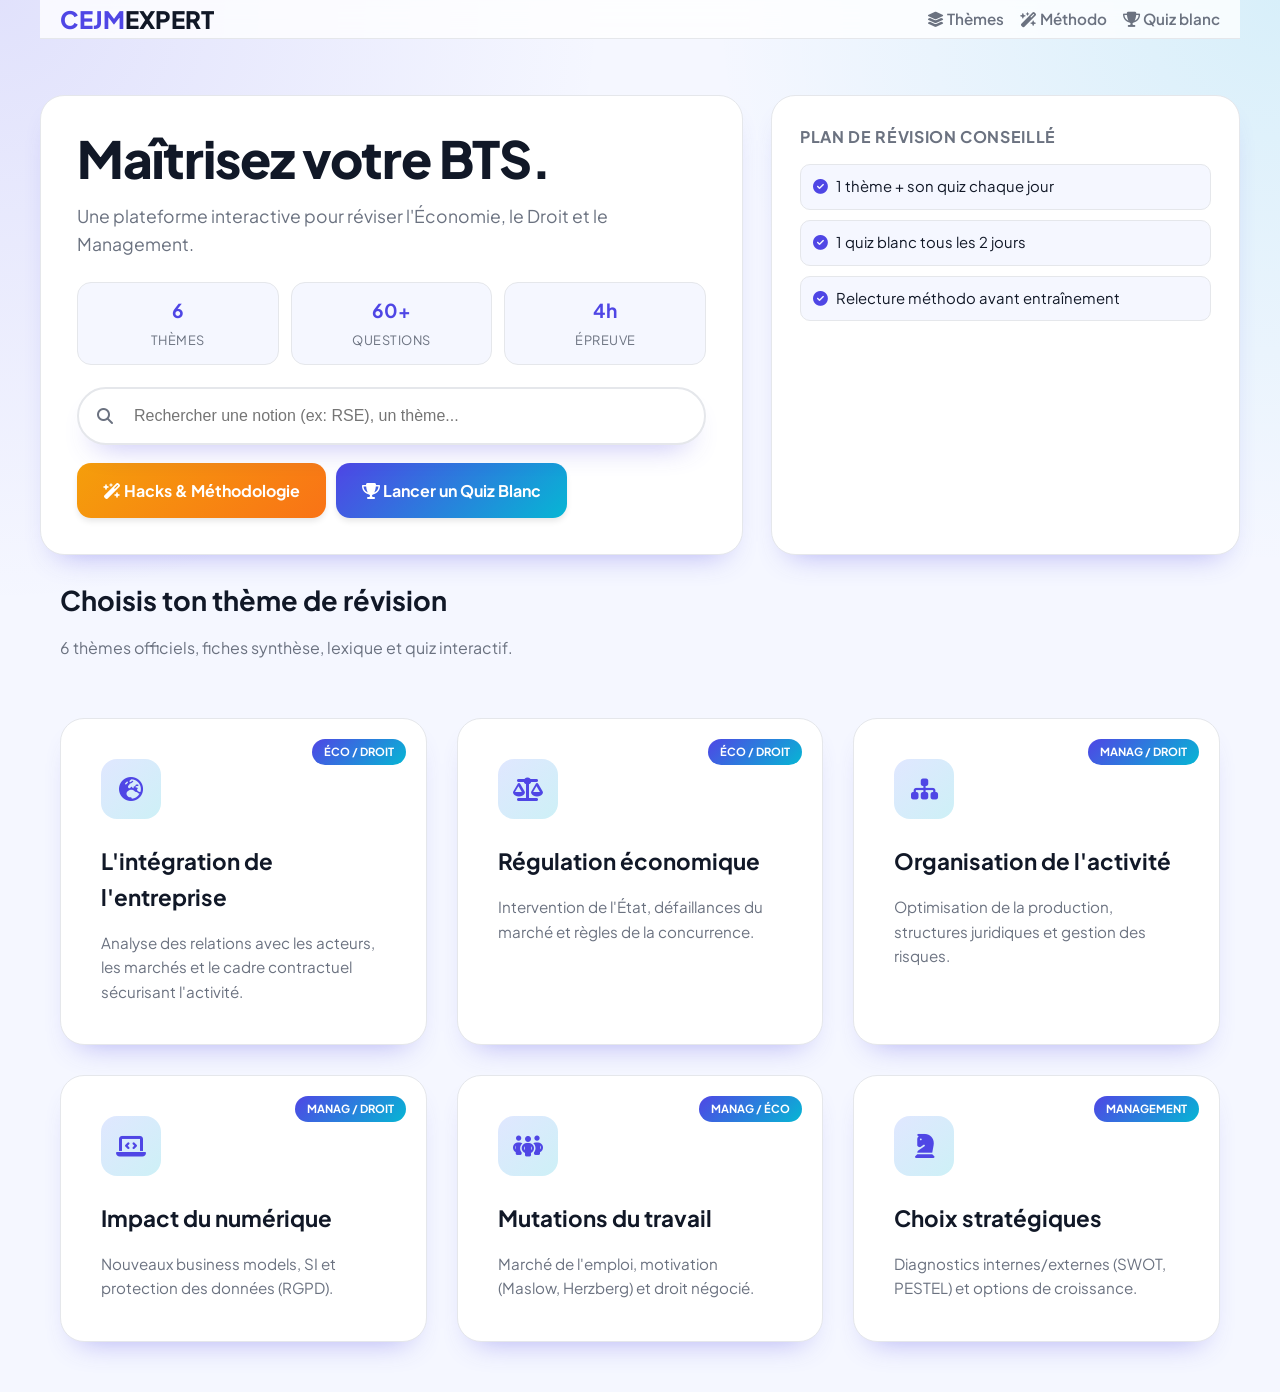
==== index.html @ b2ed7462 "Add files via upload" ====
<!DOCTYPE html>
<html lang="fr">
<head>
    <meta charset="UTF-8">
    <meta name="viewport" content="width=device-width, initial-scale=1.0">
    <title>CEJM Expert - Révisions BTS</title>
    <link href="https://fonts.googleapis.com/css2?family=Plus+Jakarta+Sans:wght@400;600;800&display=swap" rel="stylesheet">
    <link rel="stylesheet" href="https://cdnjs.cloudflare.com/ajax/libs/font-awesome/6.4.0/css/all.min.css">
    <style>
        :root { --primary: #4f46e5; --secondary: #06b6d4; --primary-soft: #e0e7ff; --bg: #f5f7ff; --surface: #ffffff; --text: #111827; --text-light: #6b7280; --border: #e5e7eb; --card-shadow: 0 16px 30px -18px rgba(79,70,229,0.45); }
        @media (prefers-color-scheme: dark) { :root { --bg: #0b1120; --surface: #111827; --text: #f9fafb; --text-light: #9ca3af; --border: #1f2937; --primary-soft:#1e1b4b; --card-shadow: 0 16px 30px -18px rgba(6,182,212,0.38);} }
        * { margin: 0; padding: 0; box-sizing: border-box; }
        body { font-family: 'Plus Jakarta Sans', sans-serif; background: radial-gradient(circle at 0% 0%, rgba(79,70,229,0.12), transparent 32%), radial-gradient(circle at 100% 0%, rgba(6,182,212,0.12), transparent 30%), var(--bg); color: var(--text); transition: all 0.3s ease; line-height: 1.6; }
        .container { max-width: 1200px; margin: 0 auto; padding: 0 20px; }
        nav { padding: 16px 0; border-bottom: 1px solid var(--border); display: flex; justify-content: space-between; align-items: center; gap: 20px; position: sticky; top: 0; background: rgba(255,255,255,0.78); backdrop-filter: blur(12px); z-index: 100; }
        .logo { font-weight: 800; font-size: 1.5rem; color: var(--primary); }
        .nav-links { display: flex; gap: 16px; align-items: center; }
        .nav-links a { text-decoration: none; color: var(--text-light); font-weight: 600; font-size: 0.95rem; }
        .nav-links a:hover, .nav-links a:focus-visible { color: var(--primary); }
        .hero { padding: 56px 0 24px; }
        .hero-layout { display: grid; grid-template-columns: 1.2fr 0.8fr; gap: 28px; align-items: stretch; }
        .hero-main, .hero-panel { background: var(--surface); border: 1px solid var(--border); border-radius: 24px; box-shadow: var(--card-shadow); }
        .hero-main { padding: 36px; }
        .hero-panel { padding: 28px; display: grid; gap: 14px; align-content: start; }
        .hero h1 { font-size: 3.2rem; font-weight: 800; margin-bottom: 16px; letter-spacing: -1px; line-height: 1.05; }
        .hero p { font-size: 1.1rem; color: var(--text-light); max-width: 700px; margin: 0 0 24px; }
        .hero-kpis { display: grid; grid-template-columns: repeat(3, minmax(0, 1fr)); gap: 12px; margin-bottom: 22px; }
        .kpi { background: var(--bg); border: 1px solid var(--border); border-radius: 14px; padding: 12px; text-align: center; }
        .kpi strong { font-size: 1.2rem; display: block; color: var(--primary); }
        .kpi span { font-size: 0.8rem; color: var(--text-light); text-transform: uppercase; letter-spacing: 0.04em; }
        .search-container { max-width: 100%; margin: 0; position: relative; margin-bottom: 18px; }
        .search-container input { width: 100%; padding: 18px 25px 18px 55px; border-radius: 999px; border: 2px solid var(--border); background: var(--surface); color: var(--text); font-size: 1rem; outline: none; transition: border-color 0.3s; box-shadow: var(--card-shadow); }
        .search-container input:focus { border-color: var(--primary); }
        .search-container i { position: absolute; left: 20px; top: 50%; transform: translateY(-50%); color: var(--text-light); }
        .btn-group { display: flex; flex-wrap: wrap; gap: 10px; }
        .btn-action { display: inline-block; padding: 15px 26px; border-radius: 14px; text-decoration: none; font-weight: 700; font-size: 1rem; transition: 0.2s; box-shadow: 0 4px 6px -1px rgba(0,0,0,0.1); }
        .btn-methode { background: linear-gradient(135deg, #f59e0b, #f97316); color: white; }
        .btn-quiz { background: linear-gradient(135deg, var(--primary), var(--secondary)); color: white; }
        .btn-action:hover { transform: translateY(-3px); box-shadow: 0 10px 15px -3px rgba(0,0,0,0.15); }
        .themes-grid { display: grid; grid-template-columns: repeat(auto-fit, minmax(350px, 1fr)); gap: 30px; padding: 50px 0; }
        .theme-card { background: var(--surface); border: 1px solid var(--border); border-radius: 24px; padding: 40px; text-decoration: none; color: inherit; transition: all 0.3s; display: flex; flex-direction: column; position: relative; overflow: hidden; box-shadow: var(--card-shadow); }
        .theme-card:hover { transform: translateY(-10px); box-shadow: 0 26px 40px -25px rgba(79,70,229,0.5); border-color: var(--primary); }
        .theme-card .icon-box { width: 60px; height: 60px; background: linear-gradient(135deg, var(--primary-soft), rgba(6,182,212,0.2)); color: var(--primary); border-radius: 16px; display: flex; align-items: center; justify-content: center; font-size: 1.5rem; margin-bottom: 25px; }
        .theme-card h3 { font-size: 1.4rem; margin-bottom: 15px; font-weight: 700; }
        .theme-card p { color: var(--text-light); font-size: 0.95rem; }
        .theme-card .badge { position: absolute; top: 20px; right: 20px; font-size: 0.7rem; font-weight: 700; text-transform: uppercase; padding: 4px 12px; background: linear-gradient(135deg, var(--primary), var(--secondary)); color: white; border-radius: 20px; }
        .hero-panel h3 { font-size: 1rem; color: var(--text-light); text-transform: uppercase; letter-spacing: 0.04em; }
        .hero-panel ul { list-style: none; display: grid; gap: 10px; }
        .hero-panel li { padding: 10px 12px; border: 1px solid var(--border); border-radius: 10px; background: var(--bg); font-size: 0.93rem; }
        .hero-panel li i { color: var(--primary); margin-right: 8px; }
        a:focus-visible, button:focus-visible, input:focus-visible { outline: 3px solid color-mix(in srgb, var(--primary) 65%, white); outline-offset: 2px; border-radius: 8px; }
        @media (max-width: 768px) {
            nav { flex-wrap: wrap; justify-content: center; }
            .nav-links { width: 100%; justify-content: center; flex-wrap: wrap; gap: 12px; }
            .hero { padding-top: 28px; }
            .hero-layout { grid-template-columns: 1fr; }
            .hero-main { padding: 22px; }
            .hero h1 { font-size: 2.2rem; }
            .hero-kpis { grid-template-columns: 1fr; }
            .themes-grid { grid-template-columns: 1fr; }
        }
        @media (max-width: 480px) {
            .container { padding: 0 14px; }
            .btn-action { width: 100%; text-align: center; }
            .theme-card { padding: 26px 22px; }
        }
    </style>
</head>
<body>
    <nav class="container" aria-label="Navigation principale">
        <div class="logo">CEJM<span style="color:var(--text)">EXPERT</span></div>
        <div class="nav-links">
            <a href="#themesGrid"><i class="fa-solid fa-layer-group"></i> Thèmes</a>
            <a href="methodologie.html"><i class="fa-solid fa-wand-magic-sparkles"></i> Méthodo</a>
            <a href="quiz-blanc.html"><i class="fa-solid fa-trophy"></i> Quiz blanc</a>
        </div>
    </nav>

    <header class="hero container">
        <div class="hero-layout">
            <div class="hero-main">
                <h1>Maîtrisez votre BTS.</h1>
                <p>Une plateforme interactive pour réviser l'Économie, le Droit et le Management.</p>
                <div class="hero-kpis">
                    <div class="kpi"><strong>6</strong><span>Thèmes</span></div>
                    <div class="kpi"><strong>60+</strong><span>Questions</span></div>
                    <div class="kpi"><strong>4h</strong><span>Épreuve</span></div>
                </div>
                <div class="search-container">
                    <i class="fa-solid fa-magnifying-glass"></i>
                    <input type="text" id="searchInput" placeholder="Rechercher une notion (ex: RSE), un thème...">
                </div>
                <div class="btn-group">
                    <a href="methodologie.html" class="btn-action btn-methode"><i class="fa-solid fa-wand-magic-sparkles"></i> Hacks & Méthodologie</a>
                    <a href="quiz-blanc.html" class="btn-action btn-quiz"><i class="fa-solid fa-trophy"></i> Lancer un Quiz Blanc</a>
                </div>
            </div>
            <aside class="hero-panel">
                <h3>Plan de révision conseillé</h3>
                <ul>
                    <li><i class="fa-solid fa-circle-check"></i>1 thème + son quiz chaque jour</li>
                    <li><i class="fa-solid fa-circle-check"></i>1 quiz blanc tous les 2 jours</li>
                    <li><i class="fa-solid fa-circle-check"></i>Relecture méthodo avant entraînement</li>
                </ul>
            </aside>
        </div>
    </header>

    <main class="container">
        <h2 style="font-size: 1.7rem; margin-bottom: 12px;">Choisis ton thème de révision</h2>
        <p style="color: var(--text-light); margin-bottom: 8px;">6 thèmes officiels, fiches synthèse, lexique et quiz interactif.</p>
        <div class="themes-grid" id="themesGrid">
            <a href="theme1.html" class="theme-card">
                <span class="badge">Éco / Droit</span>
                <div class="icon-box"><i class="fa-solid fa-earth-europe"></i></div>
                <h3>L'intégration de l'entreprise</h3>
                <p>Analyse des relations avec les acteurs, les marchés et le cadre contractuel sécurisant l'activité.</p>
            </a>
            <a href="theme2.html" class="theme-card">
                <span class="badge">Éco / Droit</span>
                <div class="icon-box"><i class="fa-solid fa-scale-balanced"></i></div>
                <h3>Régulation économique</h3>
                <p>Intervention de l'État, défaillances du marché et règles de la concurrence.</p>
            </a>
            <a href="theme3.html" class="theme-card">
                <span class="badge">Manag / Droit</span>
                <div class="icon-box"><i class="fa-solid fa-sitemap"></i></div>
                <h3>Organisation de l'activité</h3>
                <p>Optimisation de la production, structures juridiques et gestion des risques.</p>
            </a>
            <a href="theme4.html" class="theme-card">
                <span class="badge">Manag / Droit</span>
                <div class="icon-box"><i class="fa-solid fa-laptop-code"></i></div>
                <h3>Impact du numérique</h3>
                <p>Nouveaux business models, SI et protection des données (RGPD).</p>
            </a>
            <a href="theme5.html" class="theme-card">
                <span class="badge">Manag / Éco</span>
                <div class="icon-box"><i class="fa-solid fa-people-group"></i></div>
                <h3>Mutations du travail</h3>
                <p>Marché de l'emploi, motivation (Maslow, Herzberg) et droit négocié.</p>
            </a>
            <a href="theme6.html" class="theme-card">
                <span class="badge">Management</span>
                <div class="icon-box"><i class="fa-solid fa-chess-knight"></i></div>
                <h3>Choix stratégiques</h3>
                <p>Diagnostics internes/externes (SWOT, PESTEL) et options de croissance.</p>
            </a>
        </div>
    </main>

    <script>
        // SCRIPT DE RECHERCHE FONCTIONNELLE
        document.getElementById('searchInput').addEventListener('input', function(e) {
            const searchTerm = e.target.value.toLowerCase();
            const cards = document.querySelectorAll('.theme-card');
            
            cards.forEach(card => {
                const text = card.innerText.toLowerCase();
                // Si le texte de la carte contient ce qu'on tape, on l'affiche, sinon on la cache
                if(text.includes(searchTerm)) {
                    card.style.display = 'flex';
                } else {
                    card.style.display = 'none';
                }
            });
        });
    </script>
</body>
</html>
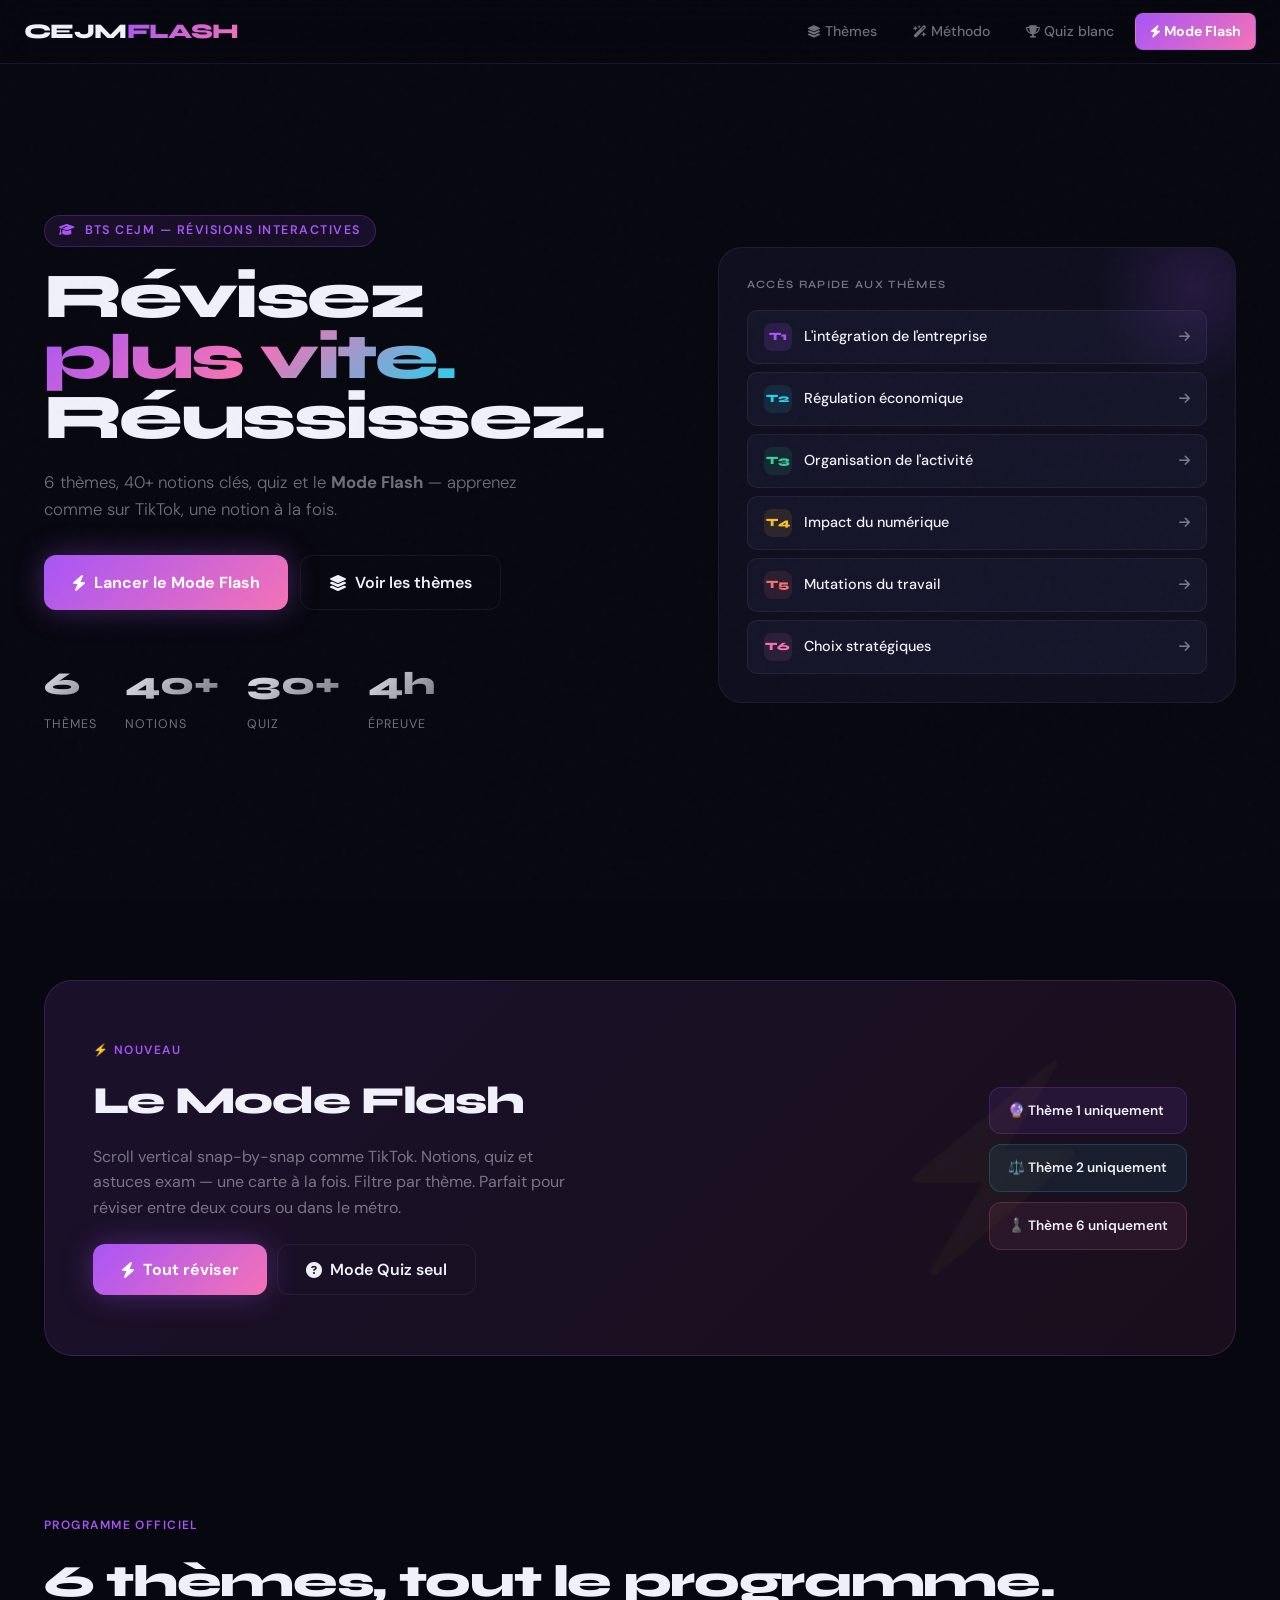
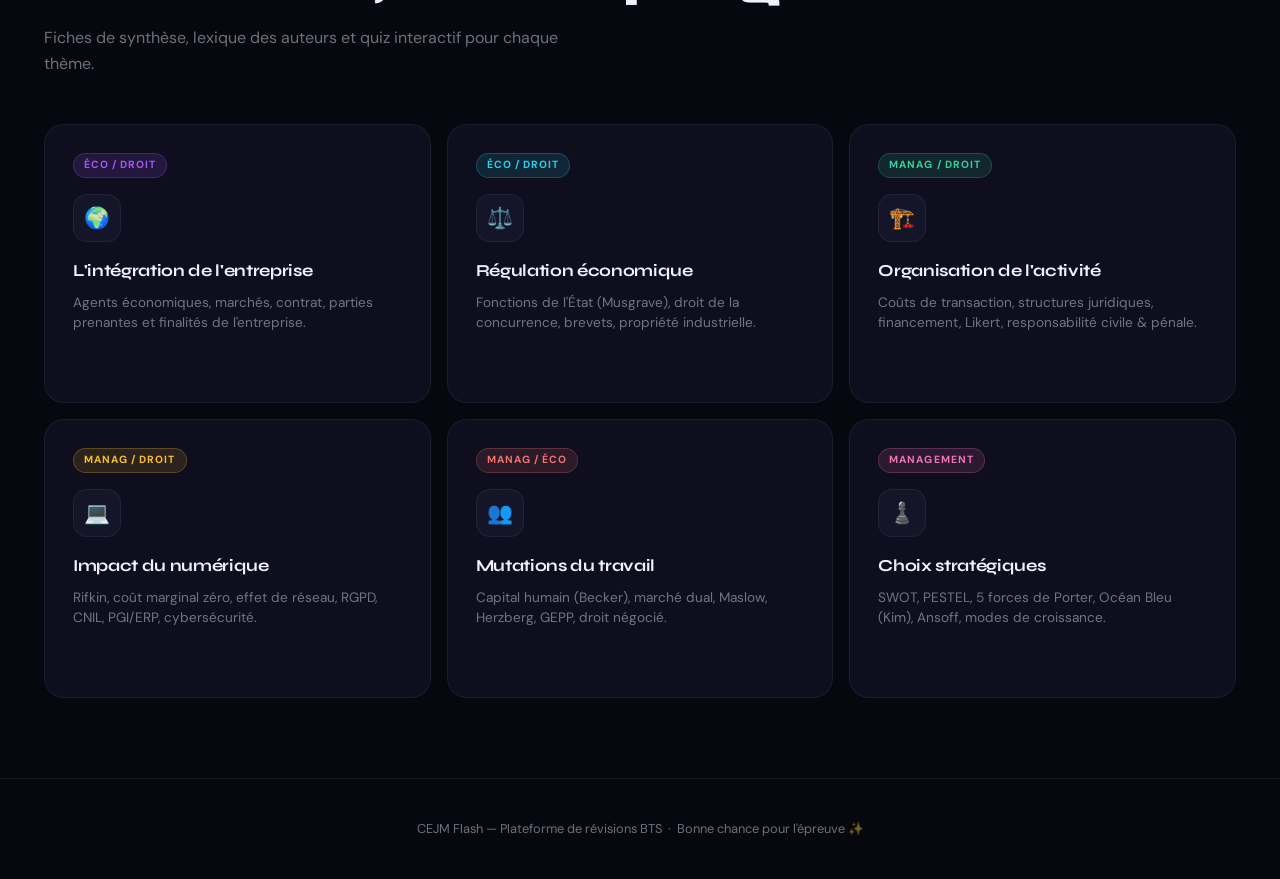
==== commit 5c091850: "Update print statement from 'Hello' to 'Goodbye'" ====
--- a/index.html
+++ b/index.html
@@ -1,170 +1,1114 @@
 <!DOCTYPE html>
 <html lang="fr">
 <head>
-    <meta charset="UTF-8">
-    <meta name="viewport" content="width=device-width, initial-scale=1.0">
-    <title>CEJM Expert - Révisions BTS</title>
-    <link href="https://fonts.googleapis.com/css2?family=Plus+Jakarta+Sans:wght@400;600;800&display=swap" rel="stylesheet">
-    <link rel="stylesheet" href="https://cdnjs.cloudflare.com/ajax/libs/font-awesome/6.4.0/css/all.min.css">
-    <style>
-        :root { --primary: #4f46e5; --secondary: #06b6d4; --primary-soft: #e0e7ff; --bg: #f5f7ff; --surface: #ffffff; --text: #111827; --text-light: #6b7280; --border: #e5e7eb; --card-shadow: 0 16px 30px -18px rgba(79,70,229,0.45); }
-        @media (prefers-color-scheme: dark) { :root { --bg: #0b1120; --surface: #111827; --text: #f9fafb; --text-light: #9ca3af; --border: #1f2937; --primary-soft:#1e1b4b; --card-shadow: 0 16px 30px -18px rgba(6,182,212,0.38);} }
-        * { margin: 0; padding: 0; box-sizing: border-box; }
-        body { font-family: 'Plus Jakarta Sans', sans-serif; background: radial-gradient(circle at 0% 0%, rgba(79,70,229,0.12), transparent 32%), radial-gradient(circle at 100% 0%, rgba(6,182,212,0.12), transparent 30%), var(--bg); color: var(--text); transition: all 0.3s ease; line-height: 1.6; }
-        .container { max-width: 1200px; margin: 0 auto; padding: 0 20px; }
-        nav { padding: 16px 0; border-bottom: 1px solid var(--border); display: flex; justify-content: space-between; align-items: center; gap: 20px; position: sticky; top: 0; background: rgba(255,255,255,0.78); backdrop-filter: blur(12px); z-index: 100; }
-        .logo { font-weight: 800; font-size: 1.5rem; color: var(--primary); }
-        .nav-links { display: flex; gap: 16px; align-items: center; }
-        .nav-links a { text-decoration: none; color: var(--text-light); font-weight: 600; font-size: 0.95rem; }
-        .nav-links a:hover, .nav-links a:focus-visible { color: var(--primary); }
-        .hero { padding: 56px 0 24px; }
-        .hero-layout { display: grid; grid-template-columns: 1.2fr 0.8fr; gap: 28px; align-items: stretch; }
-        .hero-main, .hero-panel { background: var(--surface); border: 1px solid var(--border); border-radius: 24px; box-shadow: var(--card-shadow); }
-        .hero-main { padding: 36px; }
-        .hero-panel { padding: 28px; display: grid; gap: 14px; align-content: start; }
-        .hero h1 { font-size: 3.2rem; font-weight: 800; margin-bottom: 16px; letter-spacing: -1px; line-height: 1.05; }
-        .hero p { font-size: 1.1rem; color: var(--text-light); max-width: 700px; margin: 0 0 24px; }
-        .hero-kpis { display: grid; grid-template-columns: repeat(3, minmax(0, 1fr)); gap: 12px; margin-bottom: 22px; }
-        .kpi { background: var(--bg); border: 1px solid var(--border); border-radius: 14px; padding: 12px; text-align: center; }
-        .kpi strong { font-size: 1.2rem; display: block; color: var(--primary); }
-        .kpi span { font-size: 0.8rem; color: var(--text-light); text-transform: uppercase; letter-spacing: 0.04em; }
-        .search-container { max-width: 100%; margin: 0; position: relative; margin-bottom: 18px; }
-        .search-container input { width: 100%; padding: 18px 25px 18px 55px; border-radius: 999px; border: 2px solid var(--border); background: var(--surface); color: var(--text); font-size: 1rem; outline: none; transition: border-color 0.3s; box-shadow: var(--card-shadow); }
-        .search-container input:focus { border-color: var(--primary); }
-        .search-container i { position: absolute; left: 20px; top: 50%; transform: translateY(-50%); color: var(--text-light); }
-        .btn-group { display: flex; flex-wrap: wrap; gap: 10px; }
-        .btn-action { display: inline-block; padding: 15px 26px; border-radius: 14px; text-decoration: none; font-weight: 700; font-size: 1rem; transition: 0.2s; box-shadow: 0 4px 6px -1px rgba(0,0,0,0.1); }
-        .btn-methode { background: linear-gradient(135deg, #f59e0b, #f97316); color: white; }
-        .btn-quiz { background: linear-gradient(135deg, var(--primary), var(--secondary)); color: white; }
-        .btn-action:hover { transform: translateY(-3px); box-shadow: 0 10px 15px -3px rgba(0,0,0,0.15); }
-        .themes-grid { display: grid; grid-template-columns: repeat(auto-fit, minmax(350px, 1fr)); gap: 30px; padding: 50px 0; }
-        .theme-card { background: var(--surface); border: 1px solid var(--border); border-radius: 24px; padding: 40px; text-decoration: none; color: inherit; transition: all 0.3s; display: flex; flex-direction: column; position: relative; overflow: hidden; box-shadow: var(--card-shadow); }
-        .theme-card:hover { transform: translateY(-10px); box-shadow: 0 26px 40px -25px rgba(79,70,229,0.5); border-color: var(--primary); }
-        .theme-card .icon-box { width: 60px; height: 60px; background: linear-gradient(135deg, var(--primary-soft), rgba(6,182,212,0.2)); color: var(--primary); border-radius: 16px; display: flex; align-items: center; justify-content: center; font-size: 1.5rem; margin-bottom: 25px; }
-        .theme-card h3 { font-size: 1.4rem; margin-bottom: 15px; font-weight: 700; }
-        .theme-card p { color: var(--text-light); font-size: 0.95rem; }
-        .theme-card .badge { position: absolute; top: 20px; right: 20px; font-size: 0.7rem; font-weight: 700; text-transform: uppercase; padding: 4px 12px; background: linear-gradient(135deg, var(--primary), var(--secondary)); color: white; border-radius: 20px; }
-        .hero-panel h3 { font-size: 1rem; color: var(--text-light); text-transform: uppercase; letter-spacing: 0.04em; }
-        .hero-panel ul { list-style: none; display: grid; gap: 10px; }
-        .hero-panel li { padding: 10px 12px; border: 1px solid var(--border); border-radius: 10px; background: var(--bg); font-size: 0.93rem; }
-        .hero-panel li i { color: var(--primary); margin-right: 8px; }
-        a:focus-visible, button:focus-visible, input:focus-visible { outline: 3px solid color-mix(in srgb, var(--primary) 65%, white); outline-offset: 2px; border-radius: 8px; }
-        @media (max-width: 768px) {
-            nav { flex-wrap: wrap; justify-content: center; }
-            .nav-links { width: 100%; justify-content: center; flex-wrap: wrap; gap: 12px; }
-            .hero { padding-top: 28px; }
-            .hero-layout { grid-template-columns: 1fr; }
-            .hero-main { padding: 22px; }
-            .hero h1 { font-size: 2.2rem; }
-            .hero-kpis { grid-template-columns: 1fr; }
-            .themes-grid { grid-template-columns: 1fr; }
-        }
-        @media (max-width: 480px) {
-            .container { padding: 0 14px; }
-            .btn-action { width: 100%; text-align: center; }
-            .theme-card { padding: 26px 22px; }
-        }
-    </style>
+<meta charset="UTF-8">
+<meta name="viewport" content="width=device-width, initial-scale=1.0">
+<title>CEJM FLASH — Révisions BTS</title>
+<link href="https://fonts.googleapis.com/css2?family=Syne:wght@400;600;700;800&family=DM+Sans:ital,wght@0,300;0,400;0,500;1,400&display=swap" rel="stylesheet">
+<link rel="stylesheet" href="https://cdnjs.cloudflare.com/ajax/libs/font-awesome/6.4.0/css/all.min.css">
+<style>
+:root {
+  --bg: #07070f;
+  --surface: #0e0e1e;
+  --surface2: #15152a;
+  --surface3: #1c1c35;
+  --border: rgba(168,85,247,0.15);
+  --border2: rgba(255,255,255,0.06);
+  --primary: #a855f7;
+  --primary-glow: rgba(168,85,247,0.3);
+  --pink: #f472b6;
+  --cyan: #22d3ee;
+  --yellow: #fbbf24;
+  --green: #34d399;
+  --red: #f87171;
+  --text: #f0f0fa;
+  --muted: rgba(240,240,250,0.45);
+  --font-display: 'Syne', sans-serif;
+  --font-body: 'DM Sans', sans-serif;
+}
+
+*, *::before, *::after { margin: 0; padding: 0; box-sizing: border-box; }
+
+body {
+  font-family: var(--font-body);
+  background: var(--bg);
+  color: var(--text);
+  line-height: 1.6;
+  overflow-x: hidden;
+}
+
+/* GRAIN OVERLAY */
+body::before {
+  content: '';
+  position: fixed;
+  inset: 0;
+  background-image: url("data:image/svg+xml,%3Csvg viewBox='0 0 200 200' xmlns='http://www.w3.org/2000/svg'%3E%3Cfilter id='n'%3E%3CfeTurbulence type='fractalNoise' baseFrequency='0.85' numOctaves='4' stitchTiles='stitch'/%3E%3C/filter%3E%3Crect width='100%25' height='100%25' filter='url(%23n)' opacity='0.04'/%3E%3C/svg%3E");
+  pointer-events: none;
+  z-index: 1000;
+  opacity: 0.5;
+}
+
+.container { max-width: 1240px; margin: 0 auto; padding: 0 24px; }
+
+/* ─── NAV ─── */
+nav {
+  position: fixed; top: 0; left: 0; right: 0; z-index: 500;
+  padding: 0 24px;
+  height: 64px;
+  display: flex; align-items: center; justify-content: space-between;
+  background: rgba(7,7,15,0.85);
+  backdrop-filter: blur(20px);
+  border-bottom: 1px solid var(--border);
+}
+
+.nav-logo {
+  font-family: var(--font-display);
+  font-weight: 800;
+  font-size: 1.3rem;
+  letter-spacing: -0.03em;
+  color: var(--text);
+}
+
+.nav-logo span {
+  color: var(--primary);
+  display: inline-block;
+  background: linear-gradient(135deg, var(--primary), var(--pink));
+  -webkit-background-clip: text;
+  -webkit-text-fill-color: transparent;
+}
+
+.nav-links {
+  display: flex; gap: 6px; align-items: center;
+}
+
+.nav-links a {
+  text-decoration: none; color: var(--muted);
+  font-size: 0.88rem; font-weight: 500;
+  padding: 6px 14px; border-radius: 8px;
+  transition: all 0.2s;
+  border: 1px solid transparent;
+}
+.nav-links a:hover { color: var(--text); border-color: var(--border2); }
+.nav-links .nav-feed-btn {
+  background: linear-gradient(135deg, var(--primary), var(--pink));
+  color: white !important;
+  font-weight: 700;
+  border-color: transparent !important;
+  cursor: pointer;
+}
+
+/* ─── HERO ─── */
+.hero {
+  padding: 110px 24px 60px;
+  max-width: 1240px;
+  margin: 0 auto;
+  display: grid;
+  grid-template-columns: 1.1fr 0.9fr;
+  gap: 40px;
+  align-items: center;
+  min-height: 100vh;
+}
+
+.hero-eyebrow {
+  display: inline-flex; align-items: center; gap: 8px;
+  font-size: 0.78rem; font-weight: 600; letter-spacing: 0.12em;
+  text-transform: uppercase; color: var(--primary);
+  background: rgba(168,85,247,0.1);
+  border: 1px solid rgba(168,85,247,0.25);
+  padding: 5px 14px; border-radius: 999px;
+  margin-bottom: 20px;
+}
+
+.hero h1 {
+  font-family: var(--font-display);
+  font-size: clamp(3rem, 5vw, 5.5rem);
+  font-weight: 800;
+  line-height: 0.95;
+  letter-spacing: -0.04em;
+  margin-bottom: 20px;
+}
+
+.hero h1 .line-gradient {
+  background: linear-gradient(135deg, var(--primary) 0%, var(--pink) 50%, var(--cyan) 100%);
+  -webkit-background-clip: text;
+  -webkit-text-fill-color: transparent;
+}
+
+.hero-sub {
+  color: var(--muted);
+  font-size: 1.05rem;
+  max-width: 480px;
+  margin-bottom: 32px;
+  font-weight: 300;
+}
+
+.hero-actions { display: flex; gap: 12px; flex-wrap: wrap; margin-bottom: 48px; }
+
+.btn-primary {
+  display: inline-flex; align-items: center; gap: 8px;
+  padding: 14px 28px; border-radius: 12px;
+  background: linear-gradient(135deg, var(--primary), var(--pink));
+  color: white; font-weight: 700; font-size: 1rem;
+  text-decoration: none; cursor: pointer; border: none;
+  font-family: var(--font-body);
+  transition: all 0.25s;
+  box-shadow: 0 0 30px rgba(168,85,247,0.35);
+}
+.btn-primary:hover { transform: translateY(-3px); box-shadow: 0 0 50px rgba(168,85,247,0.55); }
+
+.btn-ghost {
+  display: inline-flex; align-items: center; gap: 8px;
+  padding: 14px 28px; border-radius: 12px;
+  background: transparent;
+  color: var(--text); font-weight: 600; font-size: 1rem;
+  text-decoration: none; cursor: pointer;
+  border: 1px solid var(--border2);
+  font-family: var(--font-body);
+  transition: all 0.25s;
+}
+.btn-ghost:hover { border-color: rgba(255,255,255,0.2); background: rgba(255,255,255,0.04); }
+
+.hero-stats {
+  display: flex; gap: 28px;
+}
+.stat strong {
+  display: block;
+  font-family: var(--font-display);
+  font-size: 2rem; font-weight: 800;
+  background: linear-gradient(135deg, var(--text), var(--muted));
+  -webkit-background-clip: text; -webkit-text-fill-color: transparent;
+}
+.stat span { font-size: 0.78rem; color: var(--muted); text-transform: uppercase; letter-spacing: 0.08em; }
+
+/* Hero right panel */
+.hero-panel {
+  background: var(--surface);
+  border: 1px solid var(--border2);
+  border-radius: 24px;
+  padding: 28px;
+  position: relative;
+  overflow: hidden;
+}
+.hero-panel::before {
+  content: '';
+  position: absolute; top: -60px; right: -60px;
+  width: 200px; height: 200px;
+  background: radial-gradient(circle, rgba(168,85,247,0.15), transparent 70%);
+  pointer-events: none;
+}
+
+.panel-title {
+  font-family: var(--font-display);
+  font-size: 0.7rem; font-weight: 600;
+  letter-spacing: 0.12em; text-transform: uppercase;
+  color: var(--muted); margin-bottom: 16px;
+}
+
+.theme-mini-list { list-style: none; display: grid; gap: 8px; }
+.theme-mini-list li {
+  display: flex; align-items: center; gap: 12px;
+  padding: 12px 16px;
+  background: var(--surface2);
+  border: 1px solid var(--border2);
+  border-radius: 10px;
+  text-decoration: none; color: var(--text);
+  font-size: 0.9rem; font-weight: 500;
+  transition: all 0.2s;
+}
+.theme-mini-list li:hover { border-color: var(--primary); background: rgba(168,85,247,0.08); }
+.theme-mini-list li .theme-num {
+  width: 28px; height: 28px; border-radius: 8px;
+  display: flex; align-items: center; justify-content: center;
+  font-size: 0.7rem; font-weight: 800; font-family: var(--font-display);
+  flex-shrink: 0;
+}
+
+/* ─── SECTION HEADINGS ─── */
+.section { padding: 80px 24px; max-width: 1240px; margin: 0 auto; }
+.section-label {
+  font-size: 0.75rem; font-weight: 600; letter-spacing: 0.12em;
+  text-transform: uppercase; color: var(--primary); margin-bottom: 10px;
+}
+.section-h2 {
+  font-family: var(--font-display);
+  font-size: clamp(2rem, 3.5vw, 2.8rem);
+  font-weight: 800; letter-spacing: -0.03em;
+  margin-bottom: 8px;
+}
+.section-sub { color: var(--muted); font-size: 1rem; margin-bottom: 48px; max-width: 560px; }
+
+/* ─── THEMES GRID ─── */
+.themes-grid {
+  display: grid;
+  grid-template-columns: repeat(3, 1fr);
+  gap: 16px;
+}
+
+.theme-card {
+  background: var(--surface);
+  border: 1px solid var(--border2);
+  border-radius: 20px;
+  padding: 28px;
+  text-decoration: none; color: var(--text);
+  display: flex; flex-direction: column;
+  position: relative; overflow: hidden;
+  transition: all 0.3s;
+  cursor: pointer;
+}
+
+.theme-card::after {
+  content: '';
+  position: absolute; inset: 0;
+  background: linear-gradient(135deg, var(--card-color, rgba(168,85,247,0.05)), transparent);
+  opacity: 0; transition: opacity 0.3s;
+}
+
+.theme-card:hover {
+  transform: translateY(-6px);
+  border-color: var(--card-color, var(--primary));
+  box-shadow: 0 20px 60px -20px var(--primary-glow);
+}
+.theme-card:hover::after { opacity: 1; }
+
+.card-tag {
+  font-size: 0.65rem; font-weight: 700; letter-spacing: 0.1em;
+  text-transform: uppercase;
+  padding: 3px 10px; border-radius: 999px;
+  background: rgba(168,85,247,0.15);
+  color: var(--primary);
+  border: 1px solid rgba(168,85,247,0.25);
+  width: fit-content; margin-bottom: 16px;
+}
+
+.card-icon {
+  width: 48px; height: 48px;
+  background: var(--surface2);
+  border: 1px solid var(--border2);
+  border-radius: 14px;
+  display: flex; align-items: center; justify-content: center;
+  font-size: 1.3rem; margin-bottom: 16px;
+  flex-shrink: 0;
+}
+
+.theme-card h3 {
+  font-family: var(--font-display);
+  font-size: 1.05rem; font-weight: 700;
+  letter-spacing: -0.02em; margin-bottom: 8px;
+}
+
+.theme-card p {
+  color: var(--muted); font-size: 0.85rem; line-height: 1.5;
+  flex-grow: 1;
+}
+
+.card-arrow {
+  margin-top: 20px;
+  display: flex; align-items: center; gap: 6px;
+  font-size: 0.8rem; font-weight: 600; color: var(--primary);
+  opacity: 0; transition: opacity 0.2s;
+}
+.theme-card:hover .card-arrow { opacity: 1; }
+
+/* ─── FEED TEASER SECTION ─── */
+.feed-teaser {
+  padding: 80px 24px;
+  max-width: 1240px; margin: 0 auto;
+}
+
+.feed-teaser-inner {
+  background: linear-gradient(135deg, rgba(168,85,247,0.12), rgba(244,114,182,0.08));
+  border: 1px solid rgba(168,85,247,0.2);
+  border-radius: 28px;
+  padding: 60px 48px;
+  display: grid;
+  grid-template-columns: 1fr auto;
+  gap: 40px;
+  align-items: center;
+  position: relative;
+  overflow: hidden;
+}
+
+.feed-teaser-inner::before {
+  content: '⚡';
+  position: absolute;
+  right: 120px; top: 50%;
+  transform: translateY(-50%);
+  font-size: 12rem; opacity: 0.03;
+  pointer-events: none;
+}
+
+.feed-teaser h2 {
+  font-family: var(--font-display);
+  font-size: clamp(1.8rem, 3vw, 2.8rem);
+  font-weight: 800; letter-spacing: -0.03em;
+  margin-bottom: 12px;
+}
+.feed-teaser p { color: var(--muted); font-size: 1rem; max-width: 540px; }
+
+/* ─── TIKTOK FEED OVERLAY ─── */
+#feed-overlay {
+  position: fixed; inset: 0; z-index: 9000;
+  background: #000;
+  display: none; flex-direction: column;
+}
+#feed-overlay.active { display: flex; }
+
+.feed-topbar {
+  position: absolute; top: 0; left: 0; right: 0; z-index: 10;
+  padding: 16px 20px;
+  display: flex; align-items: center; justify-content: space-between;
+  background: linear-gradient(to bottom, rgba(0,0,0,0.8), transparent);
+  pointer-events: none;
+}
+.feed-topbar > * { pointer-events: all; }
+
+.feed-title-bar {
+  display: flex; align-items: center; gap: 10px;
+}
+.feed-logo {
+  font-family: var(--font-display);
+  font-weight: 800; font-size: 1.1rem;
+  background: linear-gradient(135deg, var(--primary), var(--pink));
+  -webkit-background-clip: text; -webkit-text-fill-color: transparent;
+}
+
+.filter-bar {
+  display: flex; gap: 6px; overflow-x: auto;
+  scrollbar-width: none; padding-bottom: 2px;
+}
+.filter-bar::-webkit-scrollbar { display: none; }
+
+.filter-btn {
+  padding: 5px 14px; border-radius: 999px;
+  font-size: 0.75rem; font-weight: 600;
+  border: 1px solid rgba(255,255,255,0.2);
+  background: rgba(0,0,0,0.5);
+  color: rgba(255,255,255,0.7);
+  cursor: pointer; white-space: nowrap;
+  backdrop-filter: blur(10px);
+  font-family: var(--font-body);
+  transition: all 0.2s;
+}
+.filter-btn.active {
+  background: var(--primary);
+  border-color: var(--primary);
+  color: white;
+  box-shadow: 0 0 12px rgba(168,85,247,0.5);
+}
+
+.feed-close-btn {
+  width: 38px; height: 38px; border-radius: 50%;
+  background: rgba(0,0,0,0.6);
+  border: 1px solid rgba(255,255,255,0.2);
+  color: white; cursor: pointer; font-size: 1rem;
+  display: flex; align-items: center; justify-content: center;
+  backdrop-filter: blur(10px);
+  flex-shrink: 0;
+}
+
+/* Cards container */
+.feed-track {
+  flex: 1;
+  overflow-y: scroll;
+  scroll-snap-type: y mandatory;
+  scrollbar-width: none;
+  -ms-overflow-style: none;
+}
+.feed-track::-webkit-scrollbar { display: none; }
+
+.feed-card {
+  width: 100%; height: 100vh;
+  scroll-snap-align: start;
+  display: flex; align-items: center; justify-content: center;
+  padding: 80px 20px 40px;
+  position: relative;
+}
+
+.card-inner {
+  width: 100%; max-width: 540px;
+  position: relative;
+}
+
+/* TYPE: NOTION */
+.card-notion .card-inner {
+  background: var(--surface);
+  border: 1px solid var(--border2);
+  border-radius: 28px;
+  padding: 40px;
+  min-height: 340px;
+  display: flex; flex-direction: column;
+}
+.card-notion .card-inner::before {
+  content: '';
+  position: absolute; inset: 0;
+  border-radius: 28px;
+  background: linear-gradient(135deg, rgba(168,85,247,0.06), transparent);
+  pointer-events: none;
+}
+
+.card-type-badge {
+  display: inline-flex; align-items: center; gap: 6px;
+  font-size: 0.65rem; font-weight: 700; letter-spacing: 0.1em; text-transform: uppercase;
+  padding: 4px 12px; border-radius: 999px; margin-bottom: 20px;
+  width: fit-content;
+}
+
+.badge-notion { background: rgba(168,85,247,0.15); color: var(--primary); border: 1px solid rgba(168,85,247,0.3); }
+.badge-quiz { background: rgba(34,211,238,0.12); color: var(--cyan); border: 1px solid rgba(34,211,238,0.3); }
+.badge-astuce { background: rgba(251,191,36,0.12); color: var(--yellow); border: 1px solid rgba(251,191,36,0.3); }
+.badge-auteur { background: rgba(244,114,182,0.12); color: var(--pink); border: 1px solid rgba(244,114,182,0.3); }
+
+.card-notion .notion-term {
+  font-family: var(--font-display);
+  font-size: clamp(1.8rem, 5vw, 3rem);
+  font-weight: 800; letter-spacing: -0.04em;
+  line-height: 1; margin-bottom: 20px;
+}
+
+.card-notion .notion-def {
+  color: var(--muted); font-size: 1rem; line-height: 1.7;
+  flex-grow: 1;
+}
+
+.card-notion .notion-def strong { color: var(--text); }
+
+.card-theme-tag {
+  margin-top: 24px;
+  font-size: 0.72rem; font-weight: 600;
+  color: var(--muted); display: flex; align-items: center; gap: 6px;
+}
+
+/* TYPE: QUIZ */
+.card-quiz .card-inner {
+  background: var(--surface);
+  border: 1px solid rgba(34,211,238,0.15);
+  border-radius: 28px;
+  padding: 36px;
+}
+.card-quiz .card-inner::before {
+  content: '';
+  position: absolute; top: -40px; right: -40px;
+  width: 150px; height: 150px;
+  background: radial-gradient(circle, rgba(34,211,238,0.1), transparent 70%);
+  pointer-events: none;
+}
+
+.quiz-question {
+  font-family: var(--font-display);
+  font-size: 1.2rem; font-weight: 700;
+  letter-spacing: -0.02em;
+  margin-bottom: 24px; line-height: 1.4;
+}
+
+.quiz-options { display: grid; gap: 10px; }
+
+.quiz-opt {
+  padding: 14px 18px;
+  border: 1px solid var(--border2);
+  border-radius: 12px;
+  background: var(--surface2);
+  color: var(--text); font-size: 0.95rem;
+  cursor: pointer; transition: all 0.2s;
+  font-family: var(--font-body);
+  text-align: left;
+}
+.quiz-opt:hover { border-color: var(--cyan); background: rgba(34,211,238,0.05); }
+.quiz-opt.correct { background: rgba(52,211,153,0.15) !important; border-color: var(--green) !important; color: var(--green) !important; }
+.quiz-opt.wrong { background: rgba(248,113,113,0.1) !important; border-color: var(--red) !important; color: var(--red) !important; }
+
+.quiz-feedback {
+  margin-top: 16px; font-weight: 600; font-size: 0.95rem;
+  min-height: 24px; text-align: center;
+}
+
+/* TYPE: ASTUCE */
+.card-astuce .card-inner {
+  background: linear-gradient(135deg, rgba(251,191,36,0.08), rgba(251,191,36,0.03));
+  border: 1px solid rgba(251,191,36,0.2);
+  border-radius: 28px;
+  padding: 40px;
+}
+
+.astuce-icon {
+  font-size: 2.5rem; margin-bottom: 16px; display: block;
+}
+
+.astuce-title {
+  font-family: var(--font-display);
+  font-size: 1.6rem; font-weight: 800;
+  letter-spacing: -0.03em;
+  color: var(--yellow); margin-bottom: 16px;
+}
+
+.astuce-body {
+  color: var(--muted); font-size: 1rem; line-height: 1.7;
+}
+.astuce-body strong { color: var(--text); }
+
+/* TYPE: AUTEUR */
+.card-auteur .card-inner {
+  background: linear-gradient(135deg, rgba(244,114,182,0.08), rgba(244,114,182,0.02));
+  border: 1px solid rgba(244,114,182,0.2);
+  border-radius: 28px;
+  padding: 40px;
+}
+
+.auteur-name {
+  font-family: var(--font-display);
+  font-size: clamp(1.6rem, 4vw, 2.4rem);
+  font-weight: 800; letter-spacing: -0.03em;
+  color: var(--pink); margin-bottom: 8px;
+}
+.auteur-dates { color: var(--muted); font-size: 0.85rem; margin-bottom: 20px; }
+.auteur-body { color: var(--muted); font-size: 1rem; line-height: 1.7; }
+.auteur-body strong { color: var(--text); }
+.auteur-key {
+  margin-top: 20px; padding: 14px 18px;
+  background: rgba(244,114,182,0.08);
+  border: 1px solid rgba(244,114,182,0.15);
+  border-radius: 12px;
+}
+.auteur-key .key-label {
+  font-size: 0.65rem; letter-spacing: 0.1em; text-transform: uppercase;
+  color: var(--pink); font-weight: 700; margin-bottom: 4px;
+}
+
+/* Feed side actions */
+.feed-actions {
+  position: absolute; right: 20px; bottom: 80px;
+  display: flex; flex-direction: column; align-items: center; gap: 20px;
+}
+.feed-action-btn {
+  display: flex; flex-direction: column; align-items: center; gap: 4px;
+  cursor: pointer; background: none; border: none; color: white;
+  font-family: var(--font-body);
+}
+.feed-action-btn .fa-icon-wrap {
+  width: 44px; height: 44px; border-radius: 50%;
+  background: rgba(255,255,255,0.1);
+  backdrop-filter: blur(10px);
+  display: flex; align-items: center; justify-content: center;
+  font-size: 1.1rem;
+}
+.feed-action-btn span { font-size: 0.7rem; color: rgba(255,255,255,0.7); }
+
+/* Feed progress */
+.feed-progress {
+  position: absolute; bottom: 20px; left: 50%; transform: translateX(-50%);
+  display: flex; gap: 5px;
+  pointer-events: none;
+  z-index: 10;
+}
+.progress-dot {
+  width: 6px; height: 6px; border-radius: 50%;
+  background: rgba(255,255,255,0.2); transition: all 0.3s;
+}
+.progress-dot.active { background: white; width: 18px; border-radius: 3px; }
+
+/* Feed card BG decorations */
+.feed-card-bg {
+  position: absolute; inset: 0;
+  pointer-events: none; overflow: hidden;
+  border-radius: 0;
+}
+.bg-blob {
+  position: absolute;
+  border-radius: 50%;
+  filter: blur(80px);
+  opacity: 0.15;
+}
+
+/* ─── FOOTER ─── */
+footer {
+  padding: 40px 24px;
+  text-align: center;
+  color: var(--muted);
+  font-size: 0.8rem;
+  border-top: 1px solid var(--border2);
+}
+
+/* ─── RESPONSIVE ─── */
+@media (max-width: 900px) {
+  .hero { grid-template-columns: 1fr; min-height: auto; padding: 90px 20px 40px; }
+  .hero-panel { display: none; }
+  .themes-grid { grid-template-columns: repeat(2, 1fr); }
+  .feed-teaser-inner { grid-template-columns: 1fr; }
+  .feed-teaser-inner::before { display: none; }
+}
+@media (max-width: 600px) {
+  .themes-grid { grid-template-columns: 1fr; }
+  .hero-stats { gap: 20px; }
+  nav { padding: 0 16px; }
+  .nav-links a:not(.nav-feed-btn) { display: none; }
+  .card-inner { max-width: 100%; }
+}
+
+/* Scroll reveal */
+@keyframes fadeUp {
+  from { opacity: 0; transform: translateY(24px); }
+  to { opacity: 1; transform: translateY(0); }
+}
+.reveal { opacity: 0; }
+.reveal.visible { animation: fadeUp 0.6s ease forwards; }
+</style>
 </head>
 <body>
-    <nav class="container" aria-label="Navigation principale">
-        <div class="logo">CEJM<span style="color:var(--text)">EXPERT</span></div>
-        <div class="nav-links">
-            <a href="#themesGrid"><i class="fa-solid fa-layer-group"></i> Thèmes</a>
-            <a href="methodologie.html"><i class="fa-solid fa-wand-magic-sparkles"></i> Méthodo</a>
-            <a href="quiz-blanc.html"><i class="fa-solid fa-trophy"></i> Quiz blanc</a>
+
+<!-- NAV -->
+<nav>
+  <div class="nav-logo">CEJM<span>FLASH</span></div>
+  <div class="nav-links">
+    <a href="#themes"><i class="fa-solid fa-layer-group fa-sm"></i> Thèmes</a>
+    <a href="methodologie.html"><i class="fa-solid fa-wand-magic-sparkles fa-sm"></i> Méthodo</a>
+    <a href="quiz-blanc.html"><i class="fa-solid fa-trophy fa-sm"></i> Quiz blanc</a>
+    <a class="nav-feed-btn" onclick="openFeed('all')" href="#">
+      <i class="fa-solid fa-bolt fa-sm"></i> Mode Flash
+    </a>
+  </div>
+</nav>
+
+<!-- HERO -->
+<header class="hero">
+  <div class="hero-left">
+    <div class="hero-eyebrow">
+      <i class="fa-solid fa-graduation-cap"></i>
+      BTS CEJM — Révisions Interactives
+    </div>
+    <h1>
+      Révisez<br>
+      <span class="line-gradient">plus vite.</span><br>
+      Réussissez.
+    </h1>
+    <p class="hero-sub">
+      6 thèmes, 40+ notions clés, quiz et le <strong>Mode Flash</strong> — apprenez comme sur TikTok, une notion à la fois.
+    </p>
+    <div class="hero-actions">
+      <button class="btn-primary" onclick="openFeed('all')">
+        <i class="fa-solid fa-bolt"></i> Lancer le Mode Flash
+      </button>
+      <a href="#themes" class="btn-ghost">
+        <i class="fa-solid fa-layer-group"></i> Voir les thèmes
+      </a>
+    </div>
+    <div class="hero-stats">
+      <div class="stat"><strong>6</strong><span>Thèmes</span></div>
+      <div class="stat"><strong>40+</strong><span>Notions</span></div>
+      <div class="stat"><strong>30+</strong><span>Quiz</span></div>
+      <div class="stat"><strong>4h</strong><span>Épreuve</span></div>
+    </div>
+  </div>
+  <aside class="hero-panel">
+    <p class="panel-title">Accès rapide aux thèmes</p>
+    <ul class="theme-mini-list">
+      <li><a href="theme1.html" style="display:contents; color:inherit; text-decoration:none; display:flex; align-items:center; gap:12px; width:100%;">
+        <span class="theme-num" style="background:rgba(168,85,247,0.15); color:#a855f7">T1</span>
+        L'intégration de l'entreprise
+        <i class="fa-solid fa-arrow-right fa-sm" style="margin-left:auto; color:var(--muted)"></i>
+      </a></li>
+      <li><a href="theme2.html" style="display:contents; color:inherit; text-decoration:none; display:flex; align-items:center; gap:12px; width:100%;">
+        <span class="theme-num" style="background:rgba(34,211,238,0.1); color:#22d3ee">T2</span>
+        Régulation économique
+        <i class="fa-solid fa-arrow-right fa-sm" style="margin-left:auto; color:var(--muted)"></i>
+      </a></li>
+      <li><a href="theme3.html" style="display:contents; color:inherit; text-decoration:none; display:flex; align-items:center; gap:12px; width:100%;">
+        <span class="theme-num" style="background:rgba(52,211,153,0.1); color:#34d399">T3</span>
+        Organisation de l'activité
+        <i class="fa-solid fa-arrow-right fa-sm" style="margin-left:auto; color:var(--muted)"></i>
+      </a></li>
+      <li><a href="theme4.html" style="display:contents; color:inherit; text-decoration:none; display:flex; align-items:center; gap:12px; width:100%;">
+        <span class="theme-num" style="background:rgba(251,191,36,0.1); color:#fbbf24">T4</span>
+        Impact du numérique
+        <i class="fa-solid fa-arrow-right fa-sm" style="margin-left:auto; color:var(--muted)"></i>
+      </a></li>
+      <li><a href="theme5.html" style="display:contents; color:inherit; text-decoration:none; display:flex; align-items:center; gap:12px; width:100%;">
+        <span class="theme-num" style="background:rgba(248,113,113,0.1); color:#f87171">T5</span>
+        Mutations du travail
+        <i class="fa-solid fa-arrow-right fa-sm" style="margin-left:auto; color:var(--muted)"></i>
+      </a></li>
+      <li><a href="theme6.html" style="display:contents; color:inherit; text-decoration:none; display:flex; align-items:center; gap:12px; width:100%;">
+        <span class="theme-num" style="background:rgba(244,114,182,0.1); color:#f472b6">T6</span>
+        Choix stratégiques
+        <i class="fa-solid fa-arrow-right fa-sm" style="margin-left:auto; color:var(--muted)"></i>
+      </a></li>
+    </ul>
+  </aside>
+</header>
+
+<!-- FEED TEASER -->
+<div class="feed-teaser reveal">
+  <div class="feed-teaser-inner">
+    <div>
+      <div class="section-label" style="margin-bottom:10px">⚡ Nouveau</div>
+      <h2 class="section-h2">Le Mode Flash</h2>
+      <p style="color:var(--muted); font-size:1rem; margin-top:8px; max-width:500px;">
+        Scroll vertical snap-by-snap comme TikTok. Notions, quiz et astuces exam — une carte à la fois. Filtre par thème. Parfait pour réviser entre deux cours ou dans le métro.
+      </p>
+      <div style="display:flex; gap:10px; margin-top:24px; flex-wrap:wrap;">
+        <button class="btn-primary" onclick="openFeed('all')"><i class="fa-solid fa-bolt"></i> Tout réviser</button>
+        <button class="btn-ghost" onclick="openFeed('quiz')"><i class="fa-solid fa-circle-question"></i> Mode Quiz seul</button>
+      </div>
+    </div>
+    <div style="display:grid; gap:10px;">
+      <div onclick="openFeed('t1')" style="cursor:pointer; background:rgba(168,85,247,0.1); border:1px solid rgba(168,85,247,0.2); border-radius:12px; padding:12px 18px; font-size:0.85rem; font-weight:600; transition:all 0.2s;" onmouseover="this.style.background='rgba(168,85,247,0.2)'" onmouseout="this.style.background='rgba(168,85,247,0.1)'">
+        🔮 Thème 1 uniquement
+      </div>
+      <div onclick="openFeed('t2')" style="cursor:pointer; background:rgba(34,211,238,0.08); border:1px solid rgba(34,211,238,0.2); border-radius:12px; padding:12px 18px; font-size:0.85rem; font-weight:600; transition:all 0.2s;" onmouseover="this.style.background='rgba(34,211,238,0.15)'" onmouseout="this.style.background='rgba(34,211,238,0.08)'">
+        ⚖️ Thème 2 uniquement
+      </div>
+      <div onclick="openFeed('t6')" style="cursor:pointer; background:rgba(244,114,182,0.08); border:1px solid rgba(244,114,182,0.2); border-radius:12px; padding:12px 18px; font-size:0.85rem; font-weight:600; transition:all 0.2s;" onmouseover="this.style.background='rgba(244,114,182,0.15)'" onmouseout="this.style.background='rgba(244,114,182,0.08)'">
+        ♟️ Thème 6 uniquement
+      </div>
+    </div>
+  </div>
+</div>
+
+<!-- THEMES SECTION -->
+<section id="themes" class="section">
+  <div class="section-label">Programme officiel</div>
+  <h2 class="section-h2 reveal">6 thèmes, tout le programme.</h2>
+  <p class="section-sub reveal">Fiches de synthèse, lexique des auteurs et quiz interactif pour chaque thème.</p>
+
+  <div class="themes-grid">
+    <a href="theme1.html" class="theme-card reveal" style="--card-color: #a855f7;">
+      <span class="card-tag">Éco / Droit</span>
+      <div class="card-icon">🌍</div>
+      <h3>L'intégration de l'entreprise</h3>
+      <p>Agents économiques, marchés, contrat, parties prenantes et finalités de l'entreprise.</p>
+      <div class="card-arrow"><i class="fa-solid fa-arrow-right fa-sm"></i> Accéder</div>
+    </a>
+    <a href="theme2.html" class="theme-card reveal" style="--card-color: #22d3ee;">
+      <span class="card-tag" style="background:rgba(34,211,238,0.12); color:var(--cyan); border-color:rgba(34,211,238,0.25)">Éco / Droit</span>
+      <div class="card-icon">⚖️</div>
+      <h3>Régulation économique</h3>
+      <p>Fonctions de l'État (Musgrave), droit de la concurrence, brevets, propriété industrielle.</p>
+      <div class="card-arrow" style="color:var(--cyan)"><i class="fa-solid fa-arrow-right fa-sm"></i> Accéder</div>
+    </a>
+    <a href="theme3.html" class="theme-card reveal" style="--card-color: #34d399;">
+      <span class="card-tag" style="background:rgba(52,211,153,0.12); color:var(--green); border-color:rgba(52,211,153,0.25)">Manag / Droit</span>
+      <div class="card-icon">🏗️</div>
+      <h3>Organisation de l'activité</h3>
+      <p>Coûts de transaction, structures juridiques, financement, Likert, responsabilité civile & pénale.</p>
+      <div class="card-arrow" style="color:var(--green)"><i class="fa-solid fa-arrow-right fa-sm"></i> Accéder</div>
+    </a>
+    <a href="theme4.html" class="theme-card reveal" style="--card-color: #fbbf24;">
+      <span class="card-tag" style="background:rgba(251,191,36,0.12); color:var(--yellow); border-color:rgba(251,191,36,0.25)">Manag / Droit</span>
+      <div class="card-icon">💻</div>
+      <h3>Impact du numérique</h3>
+      <p>Rifkin, coût marginal zéro, effet de réseau, RGPD, CNIL, PGI/ERP, cybersécurité.</p>
+      <div class="card-arrow" style="color:var(--yellow)"><i class="fa-solid fa-arrow-right fa-sm"></i> Accéder</div>
+    </a>
+    <a href="theme5.html" class="theme-card reveal" style="--card-color: #f87171;">
+      <span class="card-tag" style="background:rgba(248,113,113,0.12); color:var(--red); border-color:rgba(248,113,113,0.25)">Manag / Éco</span>
+      <div class="card-icon">👥</div>
+      <h3>Mutations du travail</h3>
+      <p>Capital humain (Becker), marché dual, Maslow, Herzberg, GEPP, droit négocié.</p>
+      <div class="card-arrow" style="color:var(--red)"><i class="fa-solid fa-arrow-right fa-sm"></i> Accéder</div>
+    </a>
+    <a href="theme6.html" class="theme-card reveal" style="--card-color: #f472b6;">
+      <span class="card-tag" style="background:rgba(244,114,182,0.12); color:var(--pink); border-color:rgba(244,114,182,0.25)">Management</span>
+      <div class="card-icon">♟️</div>
+      <h3>Choix stratégiques</h3>
+      <p>SWOT, PESTEL, 5 forces de Porter, Océan Bleu (Kim), Ansoff, modes de croissance.</p>
+      <div class="card-arrow" style="color:var(--pink)"><i class="fa-solid fa-arrow-right fa-sm"></i> Accéder</div>
+    </a>
+  </div>
+</section>
+
+<!-- FOOTER -->
+<footer>
+  <p>CEJM Flash — Plateforme de révisions BTS &nbsp;·&nbsp; Bonne chance pour l'épreuve ✨</p>
+</footer>
+
+<!-- ═══════════════════════════════════════════
+     TIKTOK FEED OVERLAY
+═══════════════════════════════════════════ -->
+<div id="feed-overlay">
+  <div class="feed-topbar">
+    <div class="feed-title-bar">
+      <span class="feed-logo">⚡ Mode Flash</span>
+    </div>
+    <div class="filter-bar" id="filterBar">
+      <button class="filter-btn active" data-filter="all" onclick="setFilter('all', this)">Tout</button>
+      <button class="filter-btn" data-filter="notion" onclick="setFilter('notion', this)">📖 Notions</button>
+      <button class="filter-btn" data-filter="quiz" onclick="setFilter('quiz', this)">❓ Quiz</button>
+      <button class="filter-btn" data-filter="auteur" onclick="setFilter('auteur', this)">🧠 Auteurs</button>
+      <button class="filter-btn" data-filter="astuce" onclick="setFilter('astuce', this)">💡 Astuces</button>
+      <button class="filter-btn" data-filter="t1" onclick="setFilter('t1', this)">T1</button>
+      <button class="filter-btn" data-filter="t2" onclick="setFilter('t2', this)">T2</button>
+      <button class="filter-btn" data-filter="t3" onclick="setFilter('t3', this)">T3</button>
+      <button class="filter-btn" data-filter="t4" onclick="setFilter('t4', this)">T4</button>
+      <button class="filter-btn" data-filter="t5" onclick="setFilter('t5', this)">T5</button>
+      <button class="filter-btn" data-filter="t6" onclick="setFilter('t6', this)">T6</button>
+    </div>
+    <button class="feed-close-btn" onclick="closeFeed()"><i class="fa-solid fa-xmark"></i></button>
+  </div>
+
+  <div class="feed-track" id="feedTrack"></div>
+</div>
+
+<script>
+// ══════════════════════════════════════════
+//  ALL CARDS DATA
+// ══════════════════════════════════════════
+const allCards = [
+  // ── THÈME 1 ──
+  { type:'notion', theme:'t1', term:'Rationalité limitée', def:'Concept de <strong>Herbert Simon</strong> : les décideurs ne peuvent pas traiter toute l\'information disponible. Ils prennent des décisions "satisfaisantes" et non pas "optimales". À opposer à l\'homo economicus rationnel des néoclassiques.', color:'#a855f7' },
+  { type:'auteur', theme:'t1', name:'J. Schumpeter', dates:'1883–1950', body:'Économiste autrichien, père de la <strong>théorie de la destruction créatrice</strong>. L\'entrepreneur est le moteur du capitalisme : il innove, détruit l\'ordre ancien et crée de nouvelles valeurs.', key:'Concept clé : "La destruction créatrice" et la figure de l\'entrepreneur innovateur.', color:'#a855f7' },
+  { type:'notion', theme:'t1', term:'Externalité', def:'Conséquence de l\'activité d\'un agent économique sur un tiers, <strong>sans compensation financière</strong>. Peut être positive (une entreprise qui forme des salariés profite à la société) ou négative (pollution d\'une usine).', color:'#a855f7' },
+  { type:'notion', theme:'t1', term:'RSE', def:'<strong>Responsabilité Sociétale des Entreprises</strong> : démarche volontaire d\'intégration des préoccupations sociales, environnementales et économiques. S\'adresse aux parties prenantes au sens de <strong>R.E. Freeman</strong> (stakeholders).', color:'#a855f7' },
+  { type:'notion', theme:'t1', term:'Validité du contrat', def:'Un contrat est valide s\'il réunit 3 conditions : <strong>1) Consentement</strong> libre et éclairé (sans erreur, dol ni violence), <strong>2) Capacité juridique</strong> des parties, <strong>3) Contenu licite et certain</strong>. La violation d\'une condition entraîne la nullité.', color:'#a855f7' },
+  { type:'quiz', theme:'t1', q:'Quelle notion de Herbert Simon explique l\'impossibilité pour un décideur de traiter toute l\'information ?', options:['La rationalité limitée','La destruction créatrice','L\'asymétrie d\'information'], correct:0 },
+  { type:'quiz', theme:'t1', q:'Quel auteur associe l\'entrepreneur à l\'innovation et à la "destruction créatrice" ?', options:['R.E. Freeman','J. Schumpeter','H. Mintzberg'], correct:1 },
+  { type:'quiz', theme:'t1', q:'Un consentement vicié par un mensonge volontaire correspond à quel vice ?', options:['L\'erreur','Le dol','La violence'], correct:1 },
+  { type:'astuce', theme:'t1', icon:'🎯', title:'Méthodo T1 — Piège courant', body:'<strong>Attention</strong> : ne pas confondre "logique entrepreneuriale" (Simon, prise de risque, innovation) et "logique managériale" (Mintzberg, optimisation, pérennisation). L\'exam adore cette distinction !', color:'#a855f7' },
+
+  // ── THÈME 2 ──
+  { type:'auteur', theme:'t2', name:'R. Musgrave', dates:'1910–2007', body:'Économiste américain, il théorise les <strong>3 fonctions de l\'État</strong> en économie : Allocation des ressources (biens publics), Redistribution des revenus, Régulation conjoncturelle.', key:'Moyen mémo : "ARR" (Allocation, Redistribution, Régulation).', color:'#22d3ee' },
+  { type:'notion', theme:'t2', term:'Politique conjoncturelle', def:'Action de l\'État <strong>à court terme</strong> pour réguler l\'économie. Peut être expansive (relance keynésienne) ou restrictive (rigueur). Les outils sont : la politique budgétaire (État) et la politique monétaire (BCE pour la zone euro).', color:'#22d3ee' },
+  { type:'notion', theme:'t2', term:'Brevet d\'invention', def:'Titre de propriété industrielle déposé à l\'<strong>INPI</strong>, protégeant une innovation technique pour <strong>20 ans</strong>. Donne un monopole temporaire pour rentabiliser la R&D. Objectif : inciter à innover malgré le coût.', color:'#22d3ee' },
+  { type:'notion', theme:'t2', term:'Entente illicite', def:'Accord secret entre entreprises concurrentes visant à fixer les prix, partager des marchés ou limiter la production (= <strong>cartel</strong>). Interdit et sanctionné par l\'<strong>Autorité de la Concurrence</strong> en France et la Commission Européenne au niveau UE.', color:'#22d3ee' },
+  { type:'auteur', theme:'t2', name:'J.M. Keynes', dates:'1883–1946', body:'Père de la <strong>macroéconomie moderne</strong>. Prône l\'intervention active de l\'État en cas de récession : relancer la demande via les dépenses publiques. S\'oppose aux libéraux classiques qui croient à l\'auto-régulation des marchés.', key:'Concept clé : "Relance par la demande" et le multiplicateur keynésien.', color:'#22d3ee' },
+  { type:'quiz', theme:'t2', q:'Selon Musgrave, quelle fonction de l\'État vise à réduire les inégalités de revenus ?', options:['L\'allocation','La redistribution','La régulation'], correct:1 },
+  { type:'quiz', theme:'t2', q:'La BCE contrôle l\'inflation en modifiant ses :?', options:['Dépenses publiques','Taux d\'intérêt directeurs','Règles de la concurrence'], correct:1 },
+  { type:'quiz', theme:'t2', q:'Sanctionner un cartel fixant les prix en secret relève de la lutte contre :', options:['L\'abus de position dominante','Les ententes illicites','La concurrence déloyale'], correct:1 },
+
+  // ── THÈME 3 ──
+  { type:'notion', theme:'t3', term:'Théorie des coûts de transaction', def:'Développée par <strong>Coase et Williamson</strong> : l\'entreprise choisit entre "faire" (intégration verticale) et "faire faire" (externalisation/impartition) en comparant les coûts de transaction du marché avec les coûts d\'organisation interne.', color:'#34d399' },
+  { type:'notion', theme:'t3', term:'Obligation de moyens / résultat', def:'<strong>Obligation de moyens</strong> : le débiteur doit s\'engager avec diligence sans garantir le résultat (ex: médecin). <strong>Obligation de résultat</strong> : le débiteur garantit le résultat précis (ex: transporteur qui livre un colis intact). La distinction détermine la preuve en cas de litige.', color:'#34d399' },
+  { type:'auteur', theme:'t3', name:'Rensis Likert', dates:'1903–1981', body:'Psychologue américain, il identifie <strong>4 styles de management</strong> : Autoritaire exploiteur, Paternaliste bienveillant, Consultatif, et Participatif par groupe. Il démontre empiriquement que le style <strong>participatif</strong> est le plus performant à long terme.', key:'Mnémotechnique : APCP (Autoritaire → Participatif, toujours dans cet ordre).', color:'#34d399' },
+  { type:'notion', theme:'t3', term:'Responsabilité pénale', def:'Mise en cause d\'une personne pour une <strong>infraction pénale</strong> (contravention, délit, crime). Vise à <strong>punir</strong> (≠ responsabilité civile qui vise à réparer). Exige une infraction + imputabilité. Peut concerner une personne morale (entreprise) ou physique.', color:'#34d399' },
+  { type:'quiz', theme:'t3', q:'La théorie de Williamson aide l\'entreprise à choisir entre :', options:['Emprunter ou autofinancer','Faire ou faire faire','Grandir ou fusionner'], correct:1 },
+  { type:'quiz', theme:'t3', q:'Un médecin qui soigne son patient est soumis à une :', options:['Obligation de résultat','Obligation de moyens','Obligation contractuelle absolue'], correct:1 },
+  { type:'quiz', theme:'t3', q:'Quel style de management (Likert) favorise le plus l\'implication des salariés ?', options:['Paternaliste','Consultatif','Participatif'], correct:2 },
+  { type:'astuce', theme:'t3', icon:'📝', title:'Structures juridiques — Astuce', body:'Pour l\'exam, retenez le <strong>tableau de comparaison</strong> : EI (pas de personnalité morale distincte, patrimoine confondu) vs SARL/SAS (responsabilité limitée aux apports). La SA est pour les grandes entreprises cotées (7 actionnaires min).', color:'#34d399' },
+
+  // ── THÈME 4 ──
+  { type:'auteur', theme:'t4', name:'J. Rifkin', dates:'Né en 1945', body:'Économiste américain, auteur du <strong>"Coût marginal zéro"</strong> (2014). Sa thèse : dans l\'économie numérique, reproduire une unité supplémentaire (film, logiciel) tend à coûter zéro. Cela remet en cause le capitalisme traditionnel et l\'économie de la propriété.', key:'Concept clé : économie de la fonctionnalité (usage > propriété).', color:'#fbbf24' },
+  { type:'notion', theme:'t4', term:'Effet de réseau', def:'Phénomène où <strong>la valeur d\'un service augmente avec le nombre d\'utilisateurs</strong>. Exemple : WhatsApp n\'a de valeur que si vos contacts l\'utilisent. Crée des positions monopolistiques naturelles (GAFAM) très difficiles à contester.', color:'#fbbf24' },
+  { type:'notion', theme:'t4', term:'RGPD', def:'<strong>Règlement Général sur la Protection des Données</strong> (2018, UE). Impose : recueil du consentement explicite, droit à l\'oubli, droit d\'accès, nomination d\'un <strong>DPO</strong> (Data Protection Officer). Contrôlé en France par la <strong>CNIL</strong>. Sanctions jusqu\'à 4% du CA mondial.', color:'#fbbf24' },
+  { type:'notion', theme:'t4', term:'Freemium', def:'Modèle économique associant un <strong>service de base gratuit</strong> (free) à des fonctionnalités avancées payantes (premium). Exemples : Spotify, LinkedIn, Canva. L\'objectif est d\'acquérir massivement des utilisateurs puis de monétiser une fraction d\'entre eux.', color:'#fbbf24' },
+  { type:'notion', theme:'t4', term:'Yield Management', def:'Technique de <strong>tarification dynamique</strong> : le prix varie en temps réel selon l\'offre et la demande. Utilisée par les hôtels, compagnies aériennes, SNCF. Maximise le revenu par unité de capacité disponible (chambre, siège).', color:'#fbbf24' },
+  { type:'quiz', theme:'t4', q:'Qu\'est-ce qu\'une externalité de réseau (effet de réseau) ?', options:['Une faille de sécurité','La valeur augmente avec les utilisateurs','Une sous-traitance du réseau'], correct:1 },
+  { type:'quiz', theme:'t4', q:'Quel organisme français sanctionne les violations du RGPD ?', options:['La CNIL','L\'ARCEP','L\'INPI'], correct:0 },
+  { type:'quiz', theme:'t4', q:'Vendre un même billet d\'avion à des prix différents selon la date d\'achat, c\'est du :', options:['Freemium','Yield Management','Crowdfunding'], correct:1 },
+  { type:'astuce', theme:'t4', icon:'🔐', title:'RGPD à l\'exam — Piège', body:'Ne pas confondre <strong>CNIL</strong> (France) et <strong>EDPB</strong> (Comité Européen de Protection des Données, niveau UE). La CNIL est l\'autorité française de contrôle. En cas de violation, la CNIL peut infliger une amende jusqu\'à 20 M€ ou 4% du CA mondial.', color:'#fbbf24' },
+
+  // ── THÈME 5 ──
+  { type:'auteur', theme:'t5', name:'A. Maslow', dates:'1908–1970', body:'Psychologue américain, célèbre pour sa <strong>pyramide des besoins</strong> (1943) : Physiologiques → Sécurité → Appartenance → Estime → Accomplissement. Un besoin supérieur ne motive que si les besoins inférieurs sont satisfaits.', key:'Limite : modèle trop hiérarchique, ne correspond pas à toutes les cultures.', color:'#f87171' },
+  { type:'auteur', theme:'t5', name:'F. Herzberg', dates:'1923–2000', body:'Psychologue américain, théorie <strong>bifactorielle</strong> de la motivation au travail. Distingue les <strong>facteurs d\'hygiène</strong> (salaire, conditions, qui évitent l\'insatisfaction) des <strong>facteurs moteurs</strong> (responsabilités, reconnaissance, qui créent la vraie motivation).', key:'Mnémotechnique : HYGIÈNE = évite l\'insatisfaction / MOTIVATION = créé satisfaction.', color:'#f87171' },
+  { type:'notion', theme:'t5', term:'Droit négocié', def:'Ensemble des règles sociales issues de <strong>négociations collectives</strong> entre représentants des employeurs et syndicats de salariés. Le Code du travail pose un plancher légal, les accords de branche et d\'entreprise peuvent l\'améliorer (principe de faveur) ou, dans certains domaines, y déroger.', color:'#f87171' },
+  { type:'notion', theme:'t5', term:'GEPP', def:'<strong>Gestion des Emplois et des Parcours Professionnels</strong> (ex-GPEC). Démarche préventive permettant d\'anticiper les besoins futurs en compétences, d\'accompagner les évolutions et de développer l\'employabilité des salariés. Obligatoire dans les entreprises de +300 salariés.', color:'#f87171' },
+  { type:'quiz', theme:'t5', q:'Selon Herzberg, le salaire est un facteur :', options:['Moteur de motivation','D\'hygiène (évite l\'insatisfaction)','Inutile pour la motivation'], correct:1 },
+  { type:'quiz', theme:'t5', q:'La "Théorie du capital humain" (Gary Becker) indique que la formation est :', options:['Un coût à minimiser','Un investissement qui accroît la productivité','Une obligation légale'], correct:1 },
+  { type:'quiz', theme:'t5', q:'Une politique de l\'emploi consistant à indemniser le chômage est une politique :', options:['Passive','Active','Structurelle'], correct:0 },
+
+  // ── THÈME 6 ──
+  { type:'notion', theme:'t6', term:'Analyse SWOT', def:'Outil de <strong>diagnostic stratégique global</strong> (modèle LCAG / Harvard). Forces (Strengths) et Faiblesses (Weaknesses) = diagnostic interne. Opportunités (Opportunities) et Menaces (Threats) = diagnostic externe (via PESTEL et 5 forces de Porter).', color:'#f472b6' },
+  { type:'auteur', theme:'t6', name:'Michael Porter', dates:'Né en 1947', body:'Économiste américain. Deux contributions majeures : les <strong>5 forces concurrentielles</strong> (analyse du micro-environnement) et la <strong>chaîne de valeur</strong>. Définit 3 stratégies génériques : domination par les coûts, différenciation, focalisation.', key:'Les 5 forces : concurrents directs, clients, fournisseurs, entrants potentiels, substituts.', color:'#f472b6' },
+  { type:'notion', theme:'t6', term:'Stratégie Océan Bleu', def:'Concept de <strong>Kim & Mauborgne</strong> (2005). Consiste à créer un <strong>espace de marché vierge</strong> sans concurrence directe, en remettant en cause les règles du jeu de l\'industrie. Opposé à l\'"océan rouge" (concurrence féroce sur un marché existant). Ex: Cirque du Soleil.', color:'#f472b6' },
+  { type:'notion', theme:'t6', term:'Matrice d\'Ansoff', def:'Outil de <strong>planification de la croissance</strong> (4 cases) : Pénétration de marché (produit existant / marché existant), Développement de marché, Développement de produit, Diversification (nouveau produit / nouveau marché = la plus risquée).', color:'#f472b6' },
+  { type:'quiz', theme:'t6', q:'Quel outil analyse l\'intensité concurrentielle du micro-environnement ?', options:['Le modèle PESTEL','Les 5 forces de Porter','La matrice BCG'], correct:1 },
+  { type:'quiz', theme:'t6', q:'La stratégie "Océan Bleu" consiste à :', options:['S\'attaquer frontalement au leader','Réduire les coûts à l\'extrême','Créer un marché sans concurrence'], correct:2 },
+  { type:'quiz', theme:'t6', q:'Une entreprise qui rachète un concurrent réalise une croissance :', options:['Interne','Externe','Conjointe (alliance)'], correct:1 },
+
+  // ── ASTUCES GÉNÉRALES ──
+  { type:'astuce', theme:'t1', icon:'📋', title:'Intro à l\'épreuve — Méthodo', body:'L\'épreuve CEJM dure <strong>4h</strong>. Elle comporte une <strong>analyse de cas</strong> (document de 15–20 pages). Attention : chaque réponse doit mentionner l\'annexe utilisée + la notion théorique. "Selon l\'annexe X... on observe que... ce qui illustre la notion de... (auteur)."', color:'#a855f7' },
+  { type:'astuce', theme:'t3', icon:'⚡', title:'Auteurs à ne jamais oublier', body:'Pour l\'exam, 5 auteurs sont incontournables : <strong>Simon</strong> (rationalité limitée), <strong>Schumpeter</strong> (destruction créatrice), <strong>Porter</strong> (5 forces, chaîne de valeur), <strong>Herzberg</strong> (motivation bifactorielle), <strong>Coase/Williamson</strong> (coûts de transaction).', color:'#34d399' },
+  { type:'astuce', theme:'t6', icon:'🚀', title:'Stratégie — Mémo rapide', body:'<strong>PESTEL</strong> = macro (Politique, Éco, Socio, Tech, Éco, Légal) → <strong>5 forces Porter</strong> = micro → <strong>SWOT</strong> = synthèse → <strong>Choix stratégique</strong>. Toujours dans cet ordre dans un cas pratique ! Ne jamais oublier d\'identifier le DAS concerné.', color:'#f472b6' },
+];
+
+// ══════════════════════════════════════════
+//  FEED ENGINE
+// ══════════════════════════════════════════
+let currentFilter = 'all';
+let currentQuizAnswered = new Set();
+
+function openFeed(filter) {
+  currentFilter = filter;
+  document.getElementById('feed-overlay').classList.add('active');
+  document.body.style.overflow = 'hidden';
+  // Sync filter buttons
+  document.querySelectorAll('.filter-btn').forEach(b => {
+    b.classList.toggle('active', b.dataset.filter === filter);
+  });
+  renderFeed();
+  // Scroll to top
+  setTimeout(() => { document.getElementById('feedTrack').scrollTop = 0; }, 50);
+}
+
+function closeFeed() {
+  document.getElementById('feed-overlay').classList.remove('active');
+  document.body.style.overflow = '';
+}
+
+function setFilter(f, btn) {
+  currentFilter = f;
+  document.querySelectorAll('.filter-btn').forEach(b => b.classList.remove('active'));
+  btn.classList.add('active');
+  currentQuizAnswered = new Set();
+  renderFeed();
+  setTimeout(() => { document.getElementById('feedTrack').scrollTop = 0; }, 50);
+}
+
+function getFilteredCards() {
+  if (currentFilter === 'all') return allCards;
+  if (['notion','quiz','astuce','auteur'].includes(currentFilter)) return allCards.filter(c => c.type === currentFilter);
+  return allCards.filter(c => c.theme === currentFilter);
+}
+
+function shuffleCard(card) {
+  if (card.type !== 'quiz') return card;
+  const c = {...card, options: [...card.options]};
+  const pairs = c.options.map((o, i) => ({o, correct: i === c.correct}));
+  pairs.sort(() => Math.random() - 0.5);
+  c.options = pairs.map(p => p.o);
+  c.correct = pairs.findIndex(p => p.correct);
+  return c;
+}
+
+let currentCards = [];
+
+function renderFeed() {
+  const track = document.getElementById('feedTrack');
+  const raw = [...getFilteredCards()].sort(() => Math.random() - 0.5);
+  currentCards = raw.map(shuffleCard);
+  currentQuizAnswered = new Set();
+  track.innerHTML = currentCards.map((card, i) => buildCard(card, i)).join('');
+}
+
+function buildCard(card, i) {
+  const bgs = getBg(card.theme);
+  const bgHtml = `<div class="feed-card-bg">
+    <div class="bg-blob" style="width:300px;height:300px;background:${bgs[0]};top:-80px;left:-80px;"></div>
+    <div class="bg-blob" style="width:250px;height:250px;background:${bgs[1]};bottom:-60px;right:-60px;"></div>
+  </div>`;
+
+  if (card.type === 'notion') return `
+    <div class="feed-card card-notion" data-index="${i}">
+      ${bgHtml}
+      <div class="card-inner">
+        <span class="card-type-badge badge-notion"><i class="fa-solid fa-book-open fa-sm"></i> Notion</span>
+        <div class="notion-term">${card.term}</div>
+        <div class="notion-def">${card.def}</div>
+        <div class="card-theme-tag">
+          <span style="width:8px;height:8px;border-radius:50%;background:${card.color};display:inline-block;"></span>
+          ${themeLabel(card.theme)}
         </div>
-    </nav>
-
-    <header class="hero container">
-        <div class="hero-layout">
-            <div class="hero-main">
-                <h1>Maîtrisez votre BTS.</h1>
-                <p>Une plateforme interactive pour réviser l'Économie, le Droit et le Management.</p>
-                <div class="hero-kpis">
-                    <div class="kpi"><strong>6</strong><span>Thèmes</span></div>
-                    <div class="kpi"><strong>60+</strong><span>Questions</span></div>
-                    <div class="kpi"><strong>4h</strong><span>Épreuve</span></div>
-                </div>
-                <div class="search-container">
-                    <i class="fa-solid fa-magnifying-glass"></i>
-                    <input type="text" id="searchInput" placeholder="Rechercher une notion (ex: RSE), un thème...">
-                </div>
-                <div class="btn-group">
-                    <a href="methodologie.html" class="btn-action btn-methode"><i class="fa-solid fa-wand-magic-sparkles"></i> Hacks & Méthodologie</a>
-                    <a href="quiz-blanc.html" class="btn-action btn-quiz"><i class="fa-solid fa-trophy"></i> Lancer un Quiz Blanc</a>
-                </div>
-            </div>
-            <aside class="hero-panel">
-                <h3>Plan de révision conseillé</h3>
-                <ul>
-                    <li><i class="fa-solid fa-circle-check"></i>1 thème + son quiz chaque jour</li>
-                    <li><i class="fa-solid fa-circle-check"></i>1 quiz blanc tous les 2 jours</li>
-                    <li><i class="fa-solid fa-circle-check"></i>Relecture méthodo avant entraînement</li>
-                </ul>
-            </aside>
+      </div>
+      ${sideActions(i)}
+    </div>`;
+
+  if (card.type === 'auteur') return `
+    <div class="feed-card card-auteur" data-index="${i}">
+      ${bgHtml}
+      <div class="card-inner">
+        <span class="card-type-badge badge-auteur"><i class="fa-solid fa-user-graduate fa-sm"></i> Auteur</span>
+        <div class="auteur-name">${card.name}</div>
+        <div class="auteur-dates">${card.dates}</div>
+        <div class="auteur-body">${card.body}</div>
+        <div class="auteur-key">
+          <div class="key-label">À retenir</div>
+          <div style="font-size:0.9rem; color:var(--muted)">${card.key}</div>
         </div>
-    </header>
-
-    <main class="container">
-        <h2 style="font-size: 1.7rem; margin-bottom: 12px;">Choisis ton thème de révision</h2>
-        <p style="color: var(--text-light); margin-bottom: 8px;">6 thèmes officiels, fiches synthèse, lexique et quiz interactif.</p>
-        <div class="themes-grid" id="themesGrid">
-            <a href="theme1.html" class="theme-card">
-                <span class="badge">Éco / Droit</span>
-                <div class="icon-box"><i class="fa-solid fa-earth-europe"></i></div>
-                <h3>L'intégration de l'entreprise</h3>
-                <p>Analyse des relations avec les acteurs, les marchés et le cadre contractuel sécurisant l'activité.</p>
-            </a>
-            <a href="theme2.html" class="theme-card">
-                <span class="badge">Éco / Droit</span>
-                <div class="icon-box"><i class="fa-solid fa-scale-balanced"></i></div>
-                <h3>Régulation économique</h3>
-                <p>Intervention de l'État, défaillances du marché et règles de la concurrence.</p>
-            </a>
-            <a href="theme3.html" class="theme-card">
-                <span class="badge">Manag / Droit</span>
-                <div class="icon-box"><i class="fa-solid fa-sitemap"></i></div>
-                <h3>Organisation de l'activité</h3>
-                <p>Optimisation de la production, structures juridiques et gestion des risques.</p>
-            </a>
-            <a href="theme4.html" class="theme-card">
-                <span class="badge">Manag / Droit</span>
-                <div class="icon-box"><i class="fa-solid fa-laptop-code"></i></div>
-                <h3>Impact du numérique</h3>
-                <p>Nouveaux business models, SI et protection des données (RGPD).</p>
-            </a>
-            <a href="theme5.html" class="theme-card">
-                <span class="badge">Manag / Éco</span>
-                <div class="icon-box"><i class="fa-solid fa-people-group"></i></div>
-                <h3>Mutations du travail</h3>
-                <p>Marché de l'emploi, motivation (Maslow, Herzberg) et droit négocié.</p>
-            </a>
-            <a href="theme6.html" class="theme-card">
-                <span class="badge">Management</span>
-                <div class="icon-box"><i class="fa-solid fa-chess-knight"></i></div>
-                <h3>Choix stratégiques</h3>
-                <p>Diagnostics internes/externes (SWOT, PESTEL) et options de croissance.</p>
-            </a>
+      </div>
+      ${sideActions(i)}
+    </div>`;
+
+  if (card.type === 'quiz') return `
+    <div class="feed-card card-quiz" data-index="${i}">
+      ${bgHtml}
+      <div class="card-inner">
+        <span class="card-type-badge badge-quiz"><i class="fa-solid fa-circle-question fa-sm"></i> Quiz</span>
+        <div class="quiz-question">${card.q}</div>
+        <div class="quiz-options">
+          ${card.options.map((opt, j) => `
+            <button class="quiz-opt" onclick="answerQuiz(${i}, ${j}, this)" data-quiz="${i}">
+              ${String.fromCharCode(65+j)}. ${opt}
+            </button>`).join('')}
         </div>
-    </main>
-
-    <script>
-        // SCRIPT DE RECHERCHE FONCTIONNELLE
-        document.getElementById('searchInput').addEventListener('input', function(e) {
-            const searchTerm = e.target.value.toLowerCase();
-            const cards = document.querySelectorAll('.theme-card');
-            
-            cards.forEach(card => {
-                const text = card.innerText.toLowerCase();
-                // Si le texte de la carte contient ce qu'on tape, on l'affiche, sinon on la cache
-                if(text.includes(searchTerm)) {
-                    card.style.display = 'flex';
-                } else {
-                    card.style.display = 'none';
-                }
-            });
-        });
-    </script>
+        <div class="quiz-feedback" id="qf-${i}"></div>
+      </div>
+      ${sideActions(i)}
+    </div>`;
+
+  if (card.type === 'astuce') return `
+    <div class="feed-card card-astuce" data-index="${i}">
+      ${bgHtml}
+      <div class="card-inner">
+        <span class="card-type-badge badge-astuce"><i class="fa-solid fa-lightbulb fa-sm"></i> Astuce Exam</span>
+        <span class="astuce-icon">${card.icon}</span>
+        <div class="astuce-title">${card.title}</div>
+        <div class="astuce-body">${card.body}</div>
+      </div>
+      ${sideActions(i)}
+    </div>`;
+
+  return '';
+}
+
+function sideActions(i) {
+  return `<div class="feed-actions">
+    <button class="feed-action-btn" onclick="goNext(${i})">
+      <div class="fa-icon-wrap"><i class="fa-solid fa-arrow-down"></i></div>
+      <span>Suivant</span>
+    </button>
+  </div>`;
+}
+
+function getBg(theme) {
+  const map = { t1:['#a855f7','#7c3aed'], t2:['#22d3ee','#0891b2'], t3:['#34d399','#059669'], t4:['#fbbf24','#d97706'], t5:['#f87171','#ef4444'], t6:['#f472b6','#ec4899'] };
+  return map[theme] || ['#a855f7','#7c3aed'];
+}
+
+function themeLabel(t) {
+  const m = { t1:'Thème 1 — Intégration', t2:'Thème 2 — Régulation', t3:'Thème 3 — Organisation', t4:'Thème 4 — Numérique', t5:'Thème 5 — Travail', t6:'Thème 6 — Stratégie' };
+  return m[t] || t;
+}
+
+function answerQuiz(cardIndex, answerIndex, btn) {
+  if (currentQuizAnswered.has(cardIndex)) return;
+  currentQuizAnswered.add(cardIndex);
+
+  const card = currentCards[cardIndex];
+  const opts = document.querySelectorAll(`[data-quiz="${cardIndex}"]`);
+  
+  opts.forEach(b => b.disabled = true);
+  
+  const fb = document.getElementById(`qf-${cardIndex}`);
+  if (answerIndex === card.correct) {
+    btn.classList.add('correct');
+    fb.innerHTML = `<span style="color:var(--green)">✅ Bonne réponse !</span>`;
+  } else {
+    btn.classList.add('wrong');
+    opts[card.correct].classList.add('correct');
+    fb.innerHTML = `<span style="color:var(--red)">❌ Dommage — revoir la fiche</span>`;
+  }
+}
+
+function goNext(currentIndex) {
+  const track = document.getElementById('feedTrack');
+  const nextCard = track.children[currentIndex + 1];
+  if (nextCard) nextCard.scrollIntoView({ behavior: 'smooth' });
+}
+
+// Keyboard nav
+document.addEventListener('keydown', (e) => {
+  if (!document.getElementById('feed-overlay').classList.contains('active')) return;
+  if (e.key === 'Escape') closeFeed();
+});
+
+// ══════════════════════════════════════════
+// Scroll reveal
+// ══════════════════════════════════════════
+const observer = new IntersectionObserver((entries) => {
+  entries.forEach((e, i) => {
+    if (e.isIntersecting) {
+      setTimeout(() => e.target.classList.add('visible'), i * 60);
+    }
+  });
+}, { threshold: 0.1 });
+
+document.querySelectorAll('.reveal').forEach(el => observer.observe(el));
+</script>
 </body>
-</html>+</html>
